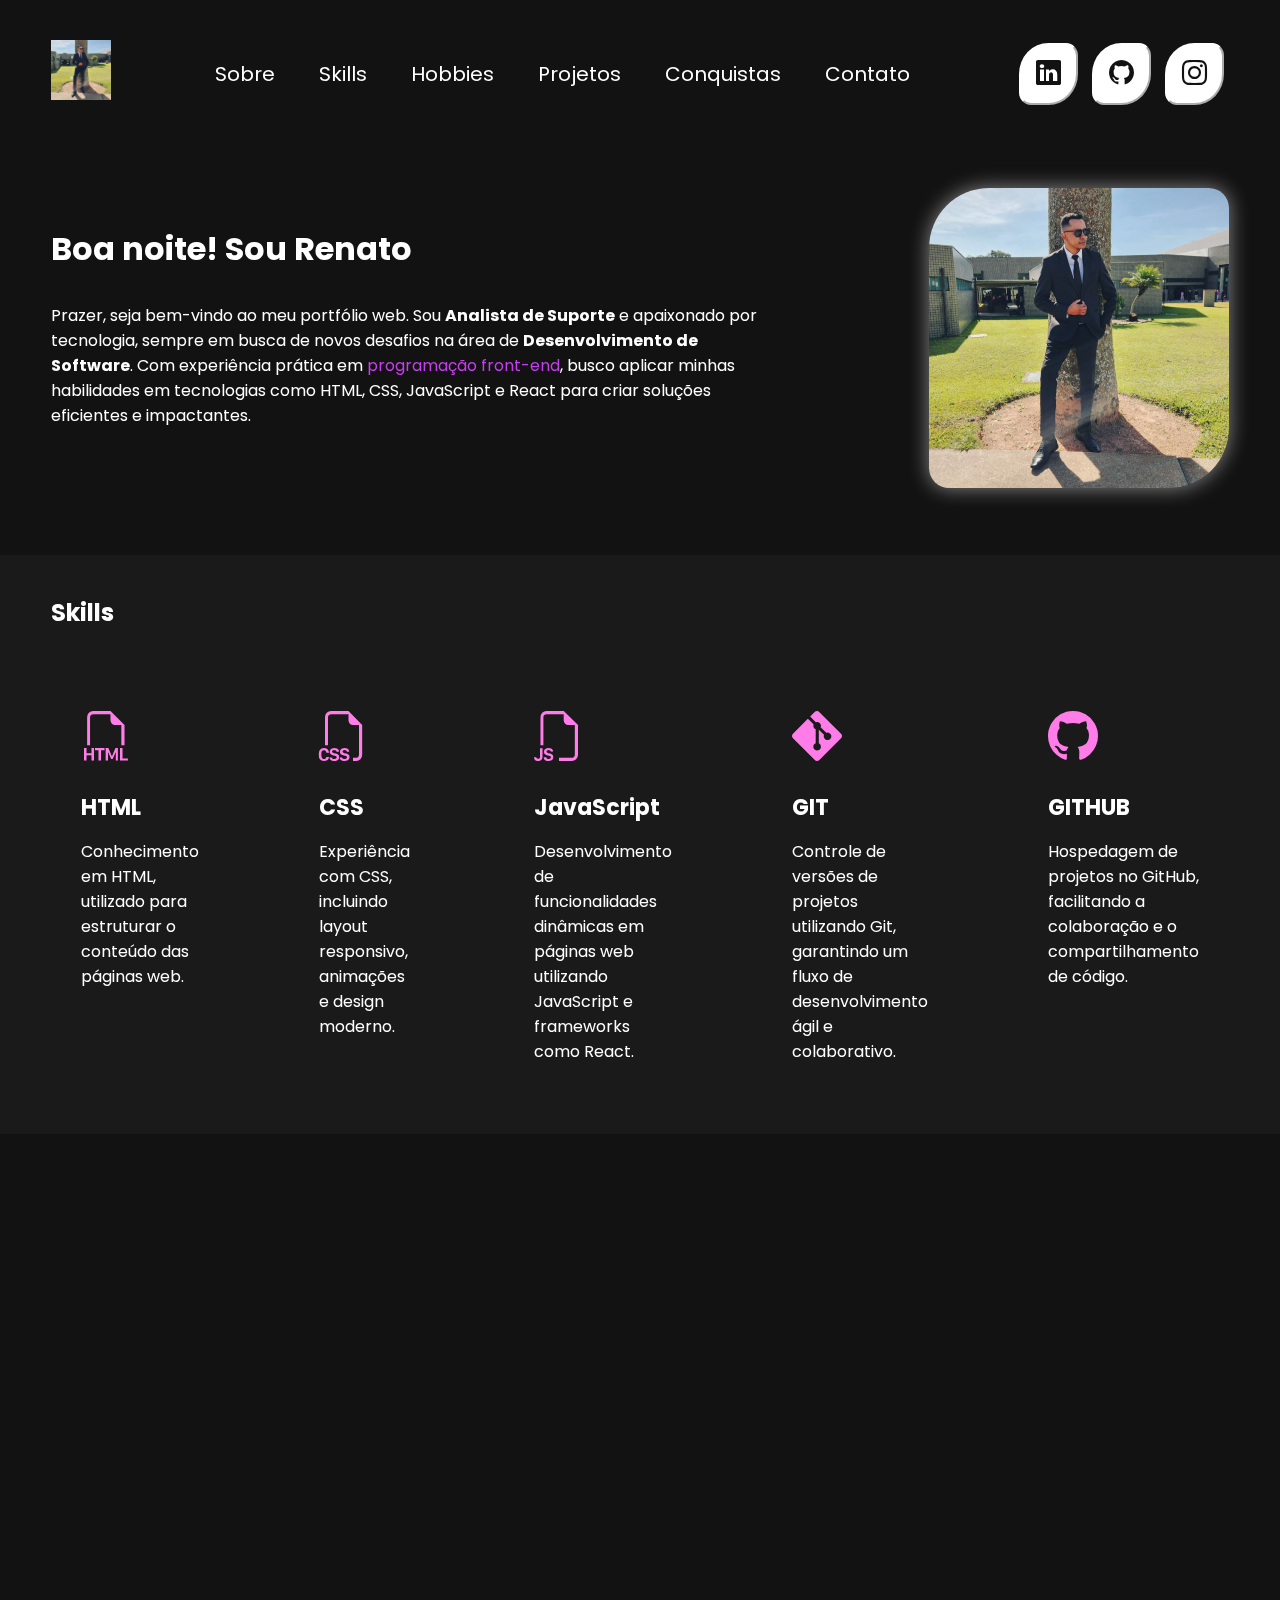
==== index.html @ 4fd6845f "Projeto final do novo Portfólio Interativo" ====
<!DOCTYPE html>
<html lang="pt-br">
    <head>
        <meta charset="UTF-8">
        <meta name="viewport" content="width=device-width, initial-scale=1.0">
        <title>Portfólio - Renato</title>

        <!-- Links CSS -->
        <link rel="stylesheet" href="assets/style.css">
        <link rel="stylesheet" href="assets/vars.css">
        <link rel="stylesheet" href="assets/medias-queries.css">
        
        <!-- Links JavaScript -->
        <script src="script.js" defer></script>

        <!-- Link Bootstrap Icons -->
        <link rel="stylesheet" href="https://cdn.jsdelivr.net/npm/bootstrap-icons@1.11.3/font/bootstrap-icons.min.css">

        <!-- Google Fonts -->
        <link rel="preconnect" href="https://fonts.googleapis.com">
        <link rel="preconnect" href="https://fonts.gstatic.com" crossorigin>
        <link href="https://fonts.googleapis.com/css2?family=Lato:wght@400;700&family=Poppins:ital,wght@0,100;0,200;0,300;0,400;0,600;1,100;1,200;1,400;1,500&family=Roboto:wght@100;300;500;700&family=Young+Serif&display=swap" rel="stylesheet">
    </head>
    <body>
        <header>
            <div class="interface">
                <div id="logo" class="hidden">
                    <a href="#">
                        <img src="assets/imagens/perfil..jpeg" alt="Logo">
                    </a>
                </div>

                <nav class="menu-desktop hidden">
                    <ul>
                        <li><a href="#">Sobre</a></li>
                        <li><a href="#skills">Skills</a></li>
                        <li><a href="#hobbies">Hobbies</a></li>
                        <li><a href="#projetos">Projetos</a></li>
                        <li><a href="#conquistas">Conquistas</a></li>
                        <li><a href="#contato">Contato</a></li>
                    </ul>
                </nav>

                <div class="btn-contatos hidden">
                    <a href="https://www.linkedin.com/in/renato-paiva2022/" target="_blank"><button><i class="bi bi-linkedin"></i></button></a>
                    <a href="https://github.com/Renato8318" target="_blank"><button><i class="bi bi-github"></i></button></a>
                    <a href="https://www.instagram.com/natoo23/" target="_blank"><button><i class="bi bi-instagram"></i></button></a>
                </div>

                <div class="btn-open" id="btn-menu">
                    <i class="bi bi-list"></i>
                </div>

                <div class="menu-mobile" id="menu-mobile">
                    <div class="btn-close">
                        <i class="bi bi-x-lg"></i>
                    </div>

                    <nav>
                        <ul>
                            <li><a href="#">Sobre</a></li>
                            <li><a href="#skills">Skills</a></li>
                            <li><a href="#hobbies">Hobbies</a></li>
                            <li><a href="#projetos">Projetos</a></li>
                            <li><a href="#conquistas">Conquistas</a></li>
                            <li><a href="#contato">Contato</a></li>
                            <li><a href="https://www.linkedin.com/in/renato-paiva2022/" target="_blank">Linkedin</a></li>
                            <li><a href="https://github.com/Renato8318" target="_blank">GitHub</a></li>
                        </ul>
                    </nav>
                </div>
                <div class="overlay-menu" id="overlay-menu"></div>
            </div>
        </header>

        <main>
            <section class="topo-site hidden">
                <div class="interface">
                    <div class="flex">
                        <div class="txt-topo-site">
                            <h1 id="greeting"></h1>
                            <p>Prazer, seja bem-vindo ao meu portfólio web. Sou <strong>Analista de Suporte</strong> e apaixonado por tecnologia, sempre em busca de novos desafios na área de <strong>Desenvolvimento de Software</strong>. Com experiência prática em <span style="color: #C73EEE;">programação front-end</span>, busco aplicar minhas habilidades em tecnologias como HTML, CSS, JavaScript e React para criar soluções eficientes e impactantes.</p>
                        </div>

                        <div class="img-topo-site">
                            <img src="assets/imagens/perfil..jpeg" alt="Perfil">
                        </div>
                    </div>
                </div>
            </section>

            <section class="skills hidden" id="skills">
                <div class="interface">
                    <h2 class="title">Skills</h2>
                    <div class="flex">
                        <div class="box">
                            <i class="bi bi-filetype-html"></i>
                            <h3>HTML</h3>
                            <p>Conhecimento em HTML, utilizado para estruturar o conteúdo das páginas web.</p>
                        </div>
                        <div class="box">
                            <i class="bi bi-filetype-css"></i>
                            <h3>CSS</h3>
                            <p>Experiência com CSS, incluindo layout responsivo, animações e design moderno.</p>
                        </div>
                        <div class="box">
                            <i class="bi bi-filetype-js"></i>
                            <h3>JavaScript</h3>
                            <p>Desenvolvimento de funcionalidades dinâmicas em páginas web utilizando JavaScript e frameworks como React.</p>
                        </div>
                        <div class="box">
                            <i class="bi bi-git"></i>
                            <h3>GIT</h3>
                            <p>Controle de versões de projetos utilizando Git, garantindo um fluxo de desenvolvimento ágil e colaborativo.</p>
                        </div>
                        <div class="box">
                            <i class="bi bi-github"></i>
                            <h3>GITHUB</h3>
                            <p>Hospedagem de projetos no GitHub, facilitando a colaboração e o compartilhamento de código.</p>
                        </div>
                    </div>
                </div>
            </section>

            <section class="hobbies hidden" id="hobbies">
                <div class="interface">
                    <h2 class="title">Hobbies</h2>
                    <div class="flex">
                        <div class="box">
                            <i class="bi bi-headphones"></i>
                            <h3>Ouvir música</h3>
                        </div>
                        <div class="box">
                            <i class="bi bi-tv"></i>
                            <h3>Assistir filmes e séries</h3>
                        </div>
                        <div class="box">
                            <i class="bi bi-person-walking"></i>
                            <h3>Caminhar e Esportes</h3>
                        </div>
                        <div class="box">
                            <i class="bi bi-controller"></i>
                            <h3>Jogar</h3>
                        </div>
                    </div>
                </div>
            </section>

            <section class="projetos hidden" id="projetos">
                <div class="interface">
                    <h2 class="title">Projetos</h2>
                    <div class="flex">
                        <div class="img-projetos" style="background-image: url(./assets/imagens/AluraPlus.png);">
                            <div class="overlay"><a href="https://github.com/Renato8318/Alura-Plus" target="_blank">Alura-Plus</a></div>
                        </div>
                        <div class="img-projetos" style="background-image: url(./assets/imagens/AluraBooks.png);">
                            <div class="overlay"><a href="https://github.com/Renato8318/AluraBooks" target="_blank">AluraBooks</a></div>
                        </div>
                        <div class="img-projetos" style="background-image: url(./assets/imagens/AluraMidi.png);">
                            <div class="overlay"><a href="https://github.com/Renato8318/Alura-Midi" target="_blank">AluraMidi</a></div>
                        </div>
                        <div class="img-projetos" style="background-image: url(./assets/imagens/ListadeCompras.png);">
                            <div class="overlay"><a href="https://github.com/Renato8318/Lista-de-Compras" target="_blank">Lista-de-Compras</a></div>
                        </div>
                        <div class="img-projetos" style="background-image: url(./assets/imagens/MatchingGame.png);">
                            <div class="overlay"><a href="https://github.com/Renato8318/RetroMatch" target="_blank">RetroMatch</a></div>
                        </div>
                        <div class="img-projetos" style="background-image: url(./assets/imagens/AluraNewsletter.png);">
                            <div class="overlay"><a href="https://github.com/Renato8318/Alura-newsletter-" target="_blank">AluraNewsletter</a></div>
                        </div>
                        
                    </div>
                </div>
            </section>

            <section class="conquistas hidden" id="conquistas">
                <div class="interface">
                    <h2 class="title">Conquistas</h2>
                    <div class="flex">
                        <div class="img-conquistas">
                            <img src="assets/imagens/Certificado1.png" alt="Certificado 1">
                        </div>
                        <div class="img-conquistas">
                            <img src="assets/imagens/Certificado2.png" alt="Certificado 2">
                        </div>
                        <div class="img-conquistas">
                            <img src="assets/imagens/Certificado3.png" alt="Certificado 3">
                        </div>
                    </div>
                </div>
            </section>

            <section class="contato hidden" id="contato">
                <div class="interface">
                    <h2 class="title">Contato</h2>
                    <div class="flex">
                        <span>Quer entrar em contato comigo? Preencha o formulário abaixo, e entrarei em contato o mais rápido possível.</span>

                        <form class="contato__formulario" data-formulario>
                            <div>
                                <input type="text" name="nome" placeholder="Nome" minlength="3" required>
                                <span class="mensagem-erro"></span>
                            </div>
                            <div>
                                <input type="email" name="email" placeholder="E-mail" minlength="4" required>
                                <span class="mensagem-erro"></span>
                            </div>
                            <div>
                                <input type="text" name="assunto" placeholder="Assunto" maxlength="50" required>
                                <span class="mensagem-erro"></span>
                            </div>
                            <div>
                                <textarea name="mensagem" id="mensagem" placeholder="Mensagem" maxlength="500" required></textarea>
                                <span class="mensagem-erro"></span>
                            </div>
                            
                            <div class="contato__formulario__btn">
                                <button type="submit">Enviar mensagem</button>
                                <span class="mensagem-erro"></span>
                            </div>
                        </form>
                    </div>
                </div>
            </section>
        </main>
        <script src="contato.js" type="module"></script>
    </body>
</html>
---- assets/style.css ----
/* Formatação Geral */
* {
    margin: 0;
    padding: 0;
    box-sizing: border-box;
    font-family: 'Poppins', sans-serif;
    user-select: none;
}

body {
    background-color: #121212; /* Mantendo fundo escuro */
    color: #fff; /* Cor do texto padrão */
}

.interface {
    max-width: 1280px;
    margin: 0 auto;
}

.flex {
    display: flex;
}

/* Ícones de Contatos */
.btn-contatos button {
    border-radius: 50% 20%;
    margin: 0 5px;
    padding: 10px 15px;
    cursor: pointer;
    background: #fff;
    color: #121212; /* Cor do texto */
    border-color: #ffffff; /* Borda branca */
    transition: .2s;
}

.btn-contatos button i {
    font-size: 25px;
    color: #121212; /* Cor dos ícones visíveis */
}

/* Hover nos botões */
.btn-contatos button:hover {
    box-shadow: 0px 0px 8px rgba(255, 255, 255, 0.5);
    transform: scale(1.05);
    color: #fff;
    background-image: linear-gradient(145deg, #ff7ce9 0, #ff70eb 16.67%, #ff5de8 33.33%, #dc45e1 50%, #b42fda 66.67%, #8c27d7 83.33%, #6129d8 100%);
    border: none;
}

.btn-contatos button:hover i {
    color: #ff00b3; /* Cor ao passar o mouse (roxa) */
}

/* Cabeçalho */
header {
    padding: 40px 4%;
}

header > .interface {
    display: flex;
    align-items: center;
    justify-content: space-between;
}

#logo img {
    width: 60px;
}

header a {
    font-size: 20px;
    text-decoration: none;
    color: #fff;
    display: inline-block;
    transition: .2s;
}

header nav.menu-desktop a:hover {
    color: #ff7ce9;
    transform: scale(1.05);
    border-bottom: 2px solid #ff7ce9;
}

header nav ul {
    list-style-type: none;
}

header nav.menu-desktop ul li {
    display: inline-block;
    padding: 0 20px;
}

/* Menu Mobile */
.btn-open i {
    color: #fff;
    font-size: 40px;
}

.menu-mobile {
    background-color: #121212;
    height: 100vh;
    position: fixed;
    top: 0;
    right: 0;
    z-index: 999;
    width: 0%;
    overflow: hidden;
    transition: .4s;
}

.menu-mobile.abrir-menu {
    width: 70%;
}

.menu-mobile.abrir-menu ~ .overlay-menu {
    display: flex;
}

.menu-mobile nav ul {
    text-align: right;
}

.menu-mobile nav ul li a {
    color: #fff;
    font-size: 20px;
    font-weight: 300;
    padding: 20px 8%;
    display: block;
}

.menu-mobile nav ul li a:hover {
    background-color: #ff7ce9;
    color: #121212;
}

.menu-mobile .btn-close {
    padding: 20px 5%;
}

.menu-mobile .btn-close i {
    color: #fff;
    font-size: 30px;
}

.overlay-menu {
    width: 70%;
    height: 100%;
    position: fixed;
    top: 0;
    z-index: 88888;
    display: none;
}

/* ----- Main------ */
/* Topo do site */
main .img-topo-site img {
    width: 300px;
    border-radius: 60px 20px;
    box-shadow: 0px 0px 20px rgba(255, 255, 255, 0.5);
}

section.topo-site {
    padding: 40px 4%;
}

section.topo-site .flex {
    align-items: center;
    justify-content: center;
    gap: 150px;
}

.topo-site .txt-topo-site h1 {
    color: #fff;
}

.topo-site .txt-topo-site p {
    margin: 30px 0;
}

/* Aplicando animação na imagem Perfil */
@keyframes flutuacao {
    0% {
        top: 0;
    }
    100% {
        top: 30px;
    }
}

.topo-site .img-topo-site img {
    position: relative;
    animation: flutuacao 2s ease-in-out infinite alternate;
}

/* Section Skills */
section.skills {
    margin-top: 20px;
    padding: 40px 4%;
    background: #1a1a1a;
}

section.skills .flex {
    gap: 60px;
}

.skills .box {
    color: #fff;
    width: 250px;
    padding: 30px;
    margin-top: 40px;
    border-radius: 20px;
    transition: .2s;
}

.skills .box:hover {
    transform: scale(1.05);
    box-shadow: 0 0 20px rgba(255, 255, 255, 0.5);
}

.skills .box i {
    font-size: 50px;
    color: #ff7ce9;
}

.skills .box h3 {
    font-size: 22px;
    margin: 15px 0;
}

/* Section Hobbies */
section.hobbies {
    margin-top: 20px;
    padding: 40px 4%;
}

section.hobbies .flex {
    justify-content: space-between;
    gap: 60px;
}

.hobbies h2 {
    color: #fff;
    margin-bottom: 10px;
}

.hobbies i {
    font-size: 25px;
}

.hobbies .box {
    display: flex;
    flex-direction: column;
    align-items: center;
    gap: 10px;
    width: 250px;
    padding: 30px;
    margin-top: 40px;
    border: 3px solid #fff;
    transition: .4s;
}

.hobbies:hover .box:hover {
    background-image: linear-gradient(145deg, #ff7ce9 0, #ff70eb 16.67%, #ff5de8 33.33%, #dc45e1 50%, #b42fda 66.67%, #8c27d7 83.33%, #6129d8 100%);
    color: #fff;
    border-radius: 20px;
    border: none;
    transition: .7s;
}

/* Section projetos */
section.projetos {
    background: #121212;
    padding: 80px 4%;
    box-shadow: 0 0 40px 10px rgba(255, 255, 255, 0.5);
}

section.projetos .flex {
    flex-wrap: wrap;
    gap: 80px;
    margin-top: 60px;
}

.img-projetos {
    width: 360px;
    height: 460px;
    background-size: cover;
    background-position: center;
    background-repeat: no-repeat;
    border-radius: 40px;
    position: relative;
    border: 1px solid #fff;
    margin-bottom: 25px;
    overflow: hidden;
    transition: all 0.4s ease-in-out;
    cursor: pointer;
}

/* Animação contínua para carrossel */
@keyframes carrossel-move {
    0% {
        transform: translateX(0);
    }
    50% {
        transform: translateX(15px); /* Move um pouco para a direita */
    }
    100% {
        transform: translateX(-15px); /* Move um pouco para a esquerda */
    }
}

section.projetos .img-projetos:hover {
    animation: carrossel-move 0.8s infinite alternate ease-in-out;
}

section.projetos h2 {
    color: #fff;
}

/* Overlay de foco na imagem */
.overlay {
    position: absolute;
    top: 0;
    left: 0;
    width: 100%;
    height: 100%;
    background: rgba(0, 0, 0, 0.5);
    border-radius: 40px;
    display: flex;
    align-items: center;
    justify-content: center;
    opacity: 0;
    transition: .5s;
}

.overlay a {
    font-size: 24px;
    font-weight: 600;
    color: #fff;
}

.overlay:hover {
    opacity: 1;
}

/* Section Conquistas */
section.conquistas {
    margin-top: 20px;
    padding: 40px 4%;
    background: #1a1a1a;
    box-shadow: rgba(0, 0, 0, 0.35) 0px 5px 15px;
}

section.conquistas .flex {
    gap: 40px;
    flex-wrap: wrap;
}

.conquistas .img-conquistas img {
    max-width: 350px;
    padding: 20px 0;
    border-radius: 5px;
}

/* Section Contato */
section.contato {
    margin-top: 20px;
    padding: 40px 4%;
    background: #121212;
}

section.contato .flex {
    padding-top: 20px;
    gap: 20px;
}

.contato h2 {
    color: #fff;
}

.contato span {
    font-size: 16px;
}

.contato__formulario {
    display: flex;
    flex-direction: column;
    margin: 20px 20px;
    gap: 25px;
    margin: 0 auto;
}

.contato__formulario input {
    width: 600px;
    height: 56px;
    border-radius: 10px;
    padding-left: 10px;
}

.contato__formulario textarea {
    width: 600px;
    height: 200px;
    resize: none;
    padding: 10px;
}

.contato__formulario input:focus,
textarea:focus {
    outline: none;
}

.contato__formulario input::placeholder,
textarea::placeholder {
    padding-left: 10px;
}

.contato__formulario input,
textarea {
    border: 1px solid #fff;
    box-shadow: rgba(0, 0, 0, 0.61) 0px 3px 8px;
}

.contato__formulario button {
    margin: 0 auto;
    width: 150px;
    height: 50px;
    background: #fff;
    color: #121212;
    border: 1px solid #fff;
    box-shadow: rgba(0, 0, 0, 0.24) 0px 3px 8px;
    transition: .2s;
}

.contato__formulario button:hover {
    box-shadow: 0px 0px 8px rgba(255, 255, 255, 0.5);
    transform: scale(1.05);
    color: #ff7ce9;
}

.mensagem-erro {
    color: #ff4d4d;
}

.contato__formulario__btn {
    display: flex;
}

.contato__formulario>div {
    display: flex;
    flex-direction: column;
    gap: 3px;
}

.agradecimento {
    flex-direction: column;
    text-align: center;
}

.agradecimento img {
    width: 250px;
    border-radius: 50%;
}

/* Animações */
.hidden {
    opacity: 0;
    filter: blur(15px);
    transform: translateX(-100%);
    transition: all 3s;
}

.show {
    opacity: 1;
    filter: blur(0);
    transform: translateX(0);
    transition: all 2s;
}
---- assets/medias-queries.css ----
/* Deixando o site responsivo */
@media (max-width: 1102px){
    /* Classes gerais */
    .flex{
        /* Inverte para coluna */
        flex-direction: column;
    }

    .topo-site .flex{
        /* Inverte a ordem do texto com a imagem */
        flex-direction: column-reverse;
    }

    h2.title{
        font-size: 30px;
    }

    /* Cabeçalho */
    .menu-desktop, .btn-contatos{
        display: none;
    }

    /* Topo do site - titulo */
    section.topo-site{
        padding:20px 8%;
    }

    .topo-site .txt-topo-site h1{
        font-size: 20px;
    }

    .topo-site .img-topo-site img{
        width: 100%;
    }

    section.topo-site .flex{
        gap: 40px;
    }

    /* Skills */
    section.skills{
        padding: 40px 8%;
    }

    section.skills .box {
        margin: 0 auto;
    }

    /* Hobbies */
    section.hobbies{
        padding: 40px 8%;
    }

    section.hobbies .box{
        margin: 0 auto;
    }

    /* Projetos */
    section.projetos{
        padding: 80px 8%;
    }

    .img-projetos{
        width: 100%;
        max-width: 360px;
        margin: 0 auto;
    }

    section.projetos .flex{
        gap: 80px;
        margin: 0 auto;
    }

    /* Conquistas */
    section.conquistas{
        padding: 80px 8%;
        margin: 0 auto;
    }

    section.conquistas .flex{
        margin: 0 auto;
    }

    section.conquistas .flex .img-conquistas{
        max-width: 350px;
        width: 100%;
        margin: 0 auto;
    }

    /* Contato */
    section.contato{
        padding: 40px 8%; 
        margin: 0 auto;
    }
    .contato span {
        margin-top: 20px;
    }

    section.contato .flex{
        gap: 20px;
    }

    .contato__formulario input, .contato__formulario textarea{
        width: 680px;
    }
}

@media (max-width: 783px){
    .contato__formulario input, .contato__formulario textarea{
        width: 480px;
    }
}

@media (min-width: 532px) and (max-width: 1103px){
    section.skills, section.hobbies{
        columns: 2;
    }

    section.hobbies{
        gap: 70px;
    }

    section.hobbies .box {
        width: 100%;
        white-space: nowrap;
    }
}

@media (max-width: 531px){
    section.skills, section.hobbies{
        columns: 1;
    }

    .contato__formulario input, .contato__formulario textarea{
        width: 280px;
    }
}

@media (min-width: 1081px){
    .btn-open{
        display: none;
    }
}
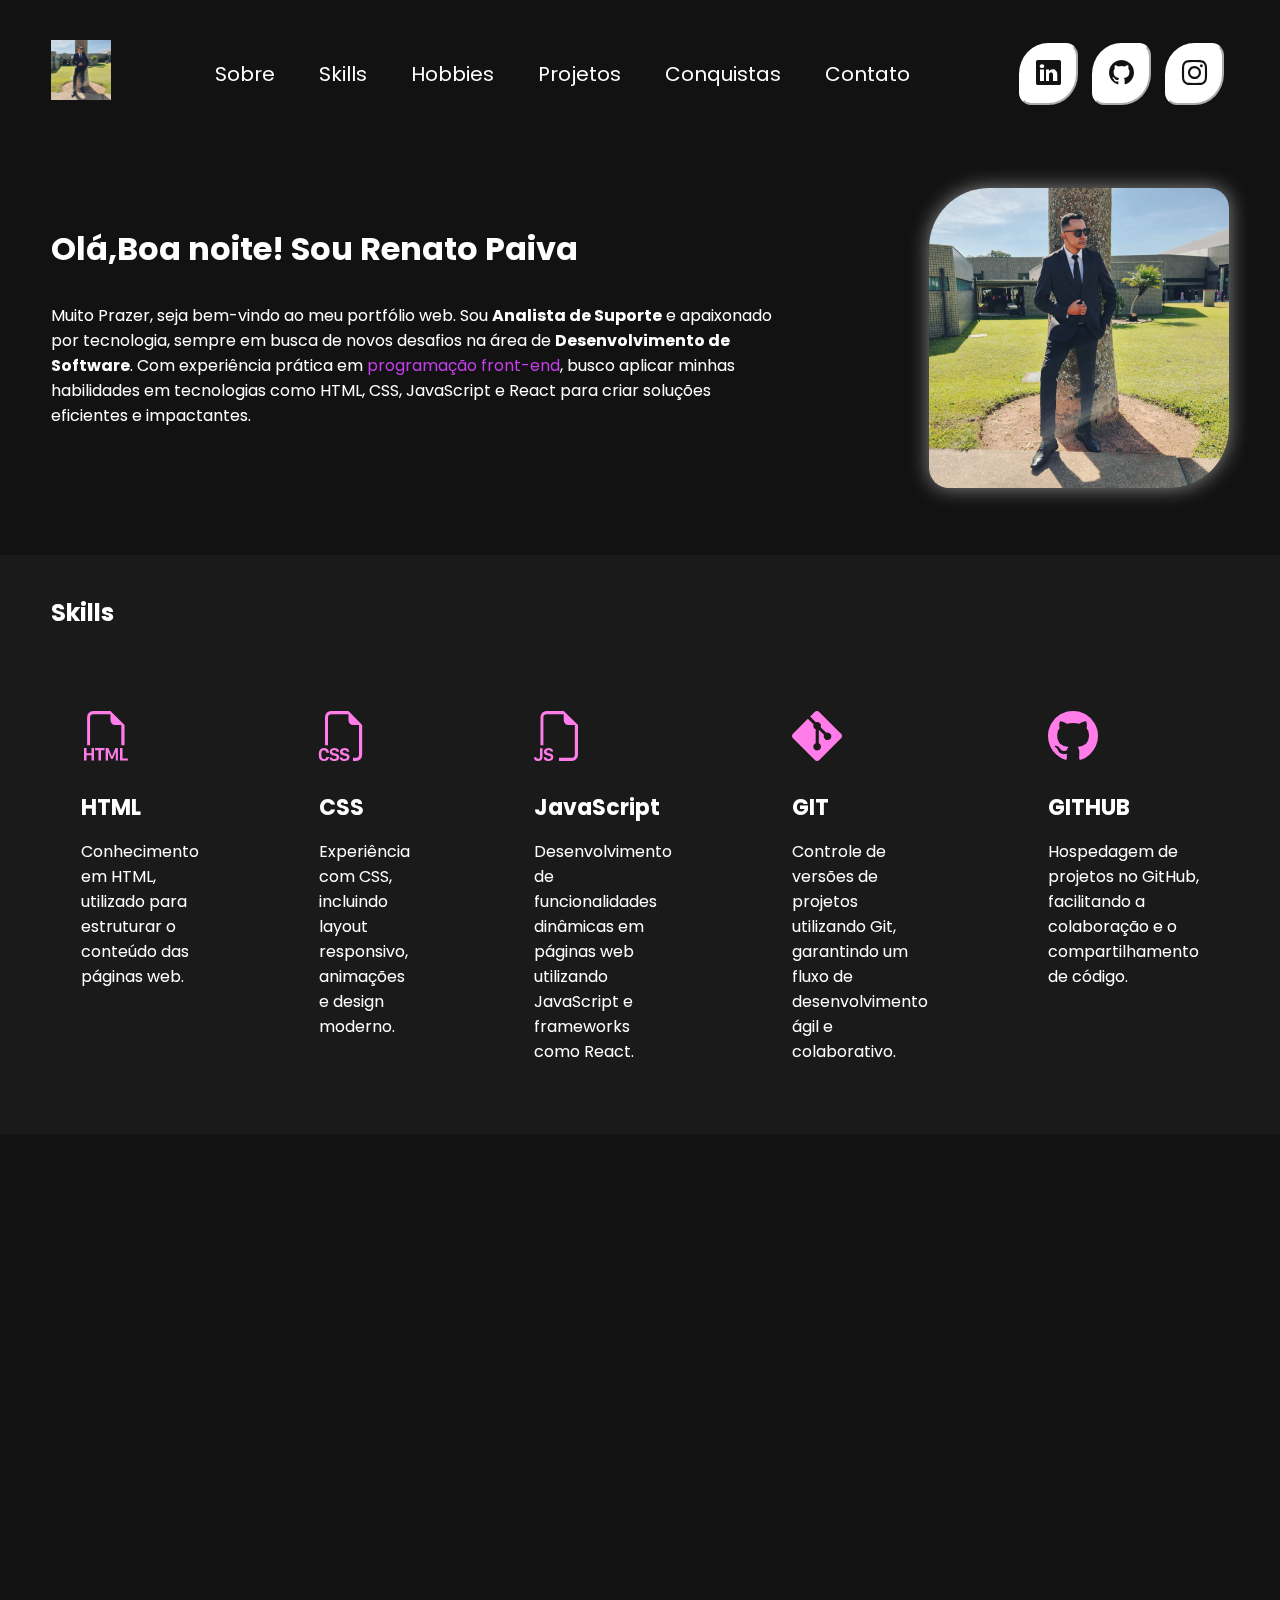
==== commit b19909a7: "Alterando apresentação de boas vindas ao site" ====
--- a/index.html
+++ b/index.html
@@ -79,7 +79,7 @@
                     <div class="flex">
                         <div class="txt-topo-site">
                             <h1 id="greeting"></h1>
-                            <p>Prazer, seja bem-vindo ao meu portfólio web. Sou <strong>Analista de Suporte</strong> e apaixonado por tecnologia, sempre em busca de novos desafios na área de <strong>Desenvolvimento de Software</strong>. Com experiência prática em <span style="color: #C73EEE;">programação front-end</span>, busco aplicar minhas habilidades em tecnologias como HTML, CSS, JavaScript e React para criar soluções eficientes e impactantes.</p>
+                            <p>Muito Prazer, seja bem-vindo ao meu portfólio web. Sou <strong>Analista de Suporte</strong> e apaixonado por tecnologia, sempre em busca de novos desafios na área de <strong>Desenvolvimento de Software</strong>. Com experiência prática em <span style="color: #C73EEE;">programação front-end</span>, busco aplicar minhas habilidades em tecnologias como HTML, CSS, JavaScript e React para criar soluções eficientes e impactantes.</p>
                         </div>
 
                         <div class="img-topo-site">
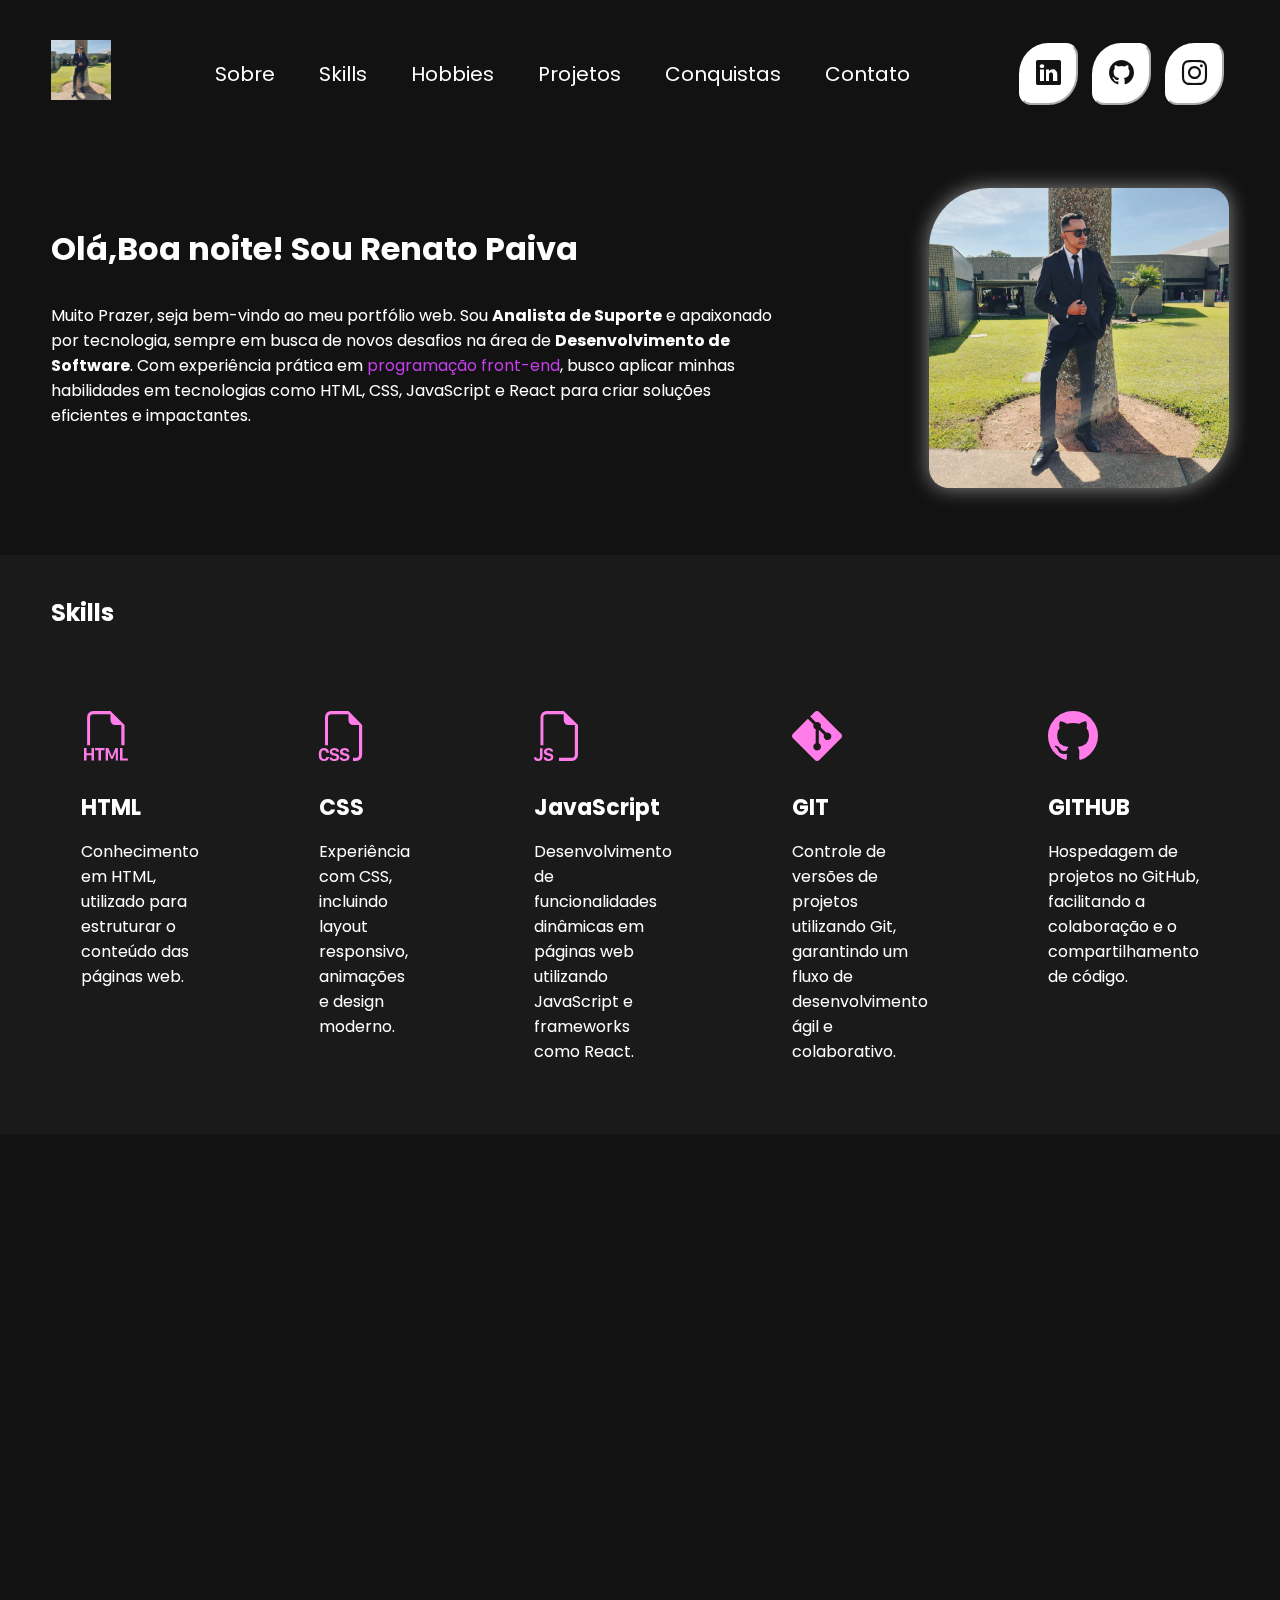
==== commit e08c20c8: "Adicionando projeto da calculadora simples" ====
--- a/index.html
+++ b/index.html
@@ -165,10 +165,12 @@
                         <div class="img-projetos" style="background-image: url(./assets/imagens/MatchingGame.png);">
                             <div class="overlay"><a href="https://github.com/Renato8318/RetroMatch" target="_blank">RetroMatch</a></div>
                         </div>
-                        <div class="img-projetos" style="background-image: url(./assets/imagens/AluraNewsletter.png);">
-                            <div class="overlay"><a href="https://github.com/Renato8318/Alura-newsletter-" target="_blank">AluraNewsletter</a></div>
-                        </div>
-                        
+                        <div class="img-projetos" style="background-image: url(./assets/imagens/Fokus.png);">
+                            <div class="overlay"><a href="https://github.com/Renato8318/Projeto-Fokus" target="_blank">Fokus</a></div>
+                        </div>
+                        <div class="img-projetos" style="background-image: url(./assets/imagens/Calculadora.png);">
+                            <div class="overlay"><a href="https://github.com/Renato8318/Calculadora-Simples/tree/main" target="_blank">Calculadora</a></div>
+                        </div>                        
                     </div>
                 </div>
             </section>
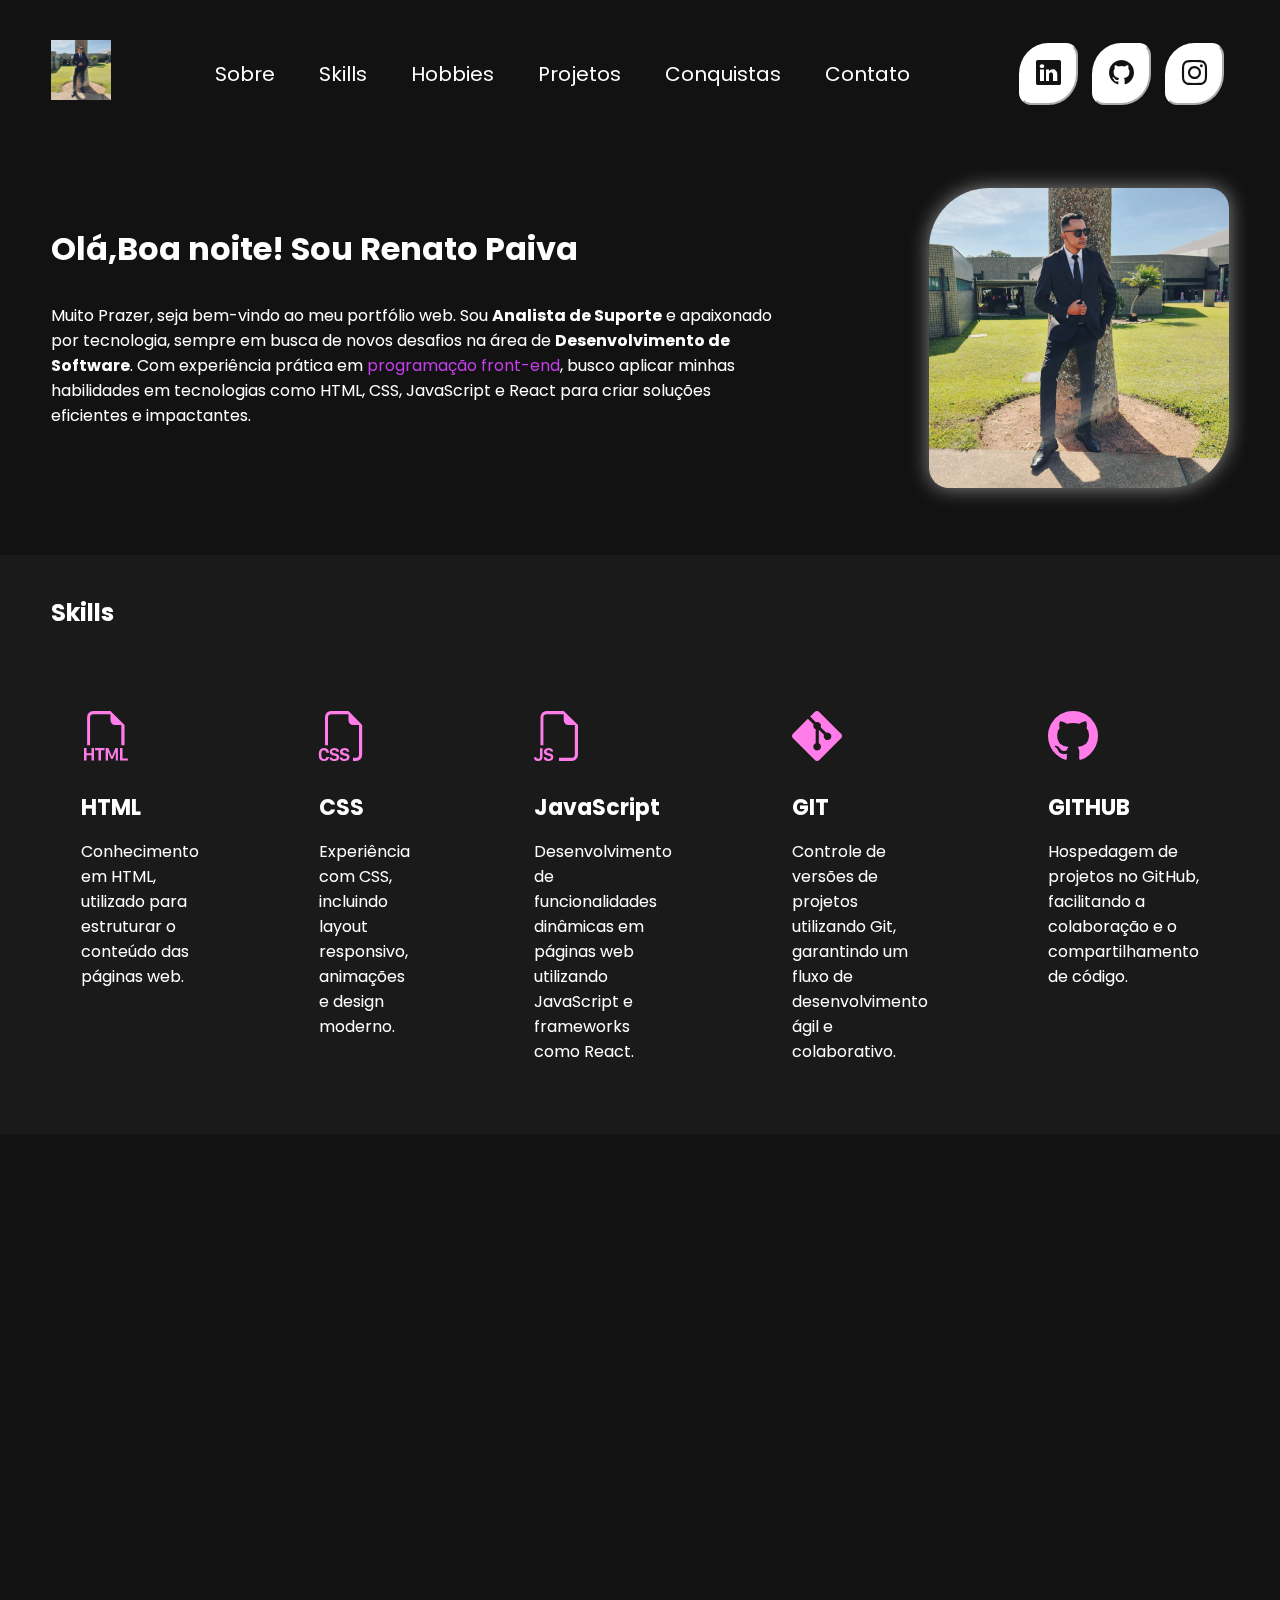
==== commit 2ecd565c: "Adicionando projeto react.js prime flix" ====
--- a/index.html
+++ b/index.html
@@ -150,9 +150,15 @@
                 <div class="interface">
                     <h2 class="title">Projetos</h2>
                     <div class="flex">
+                        <div class="img-projetos" style="background-image: url(./assets/imagens/PrimeFlix.png);">
+                            <div class="overlay"><a href="https://github.com/Renato8318/Prime-Flix" target="_blank">Prime-Flix</a></div>
+                        </div>
                         <div class="img-projetos" style="background-image: url(./assets/imagens/AluraPlus.png);">
                             <div class="overlay"><a href="https://github.com/Renato8318/Alura-Plus" target="_blank">Alura-Plus</a></div>
                         </div>
+                        <div class="img-projetos" style="background-image: url(./assets/imagens/LojadeRoupas.png);">
+                            <div class="overlay"><a href="https://github.com/Renato8318/Loja-de-Roupas" target="_blank">Loja-de-Roupas</a></div>
+                        </div>
                         <div class="img-projetos" style="background-image: url(./assets/imagens/AluraBooks.png);">
                             <div class="overlay"><a href="https://github.com/Renato8318/AluraBooks" target="_blank">AluraBooks</a></div>
                         </div>
@@ -170,7 +176,7 @@
                         </div>
                         <div class="img-projetos" style="background-image: url(./assets/imagens/Calculadora.png);">
                             <div class="overlay"><a href="https://github.com/Renato8318/Calculadora-Simples/tree/main" target="_blank">Calculadora</a></div>
-                        </div>                        
+                        </div>
                     </div>
                 </div>
             </section>
